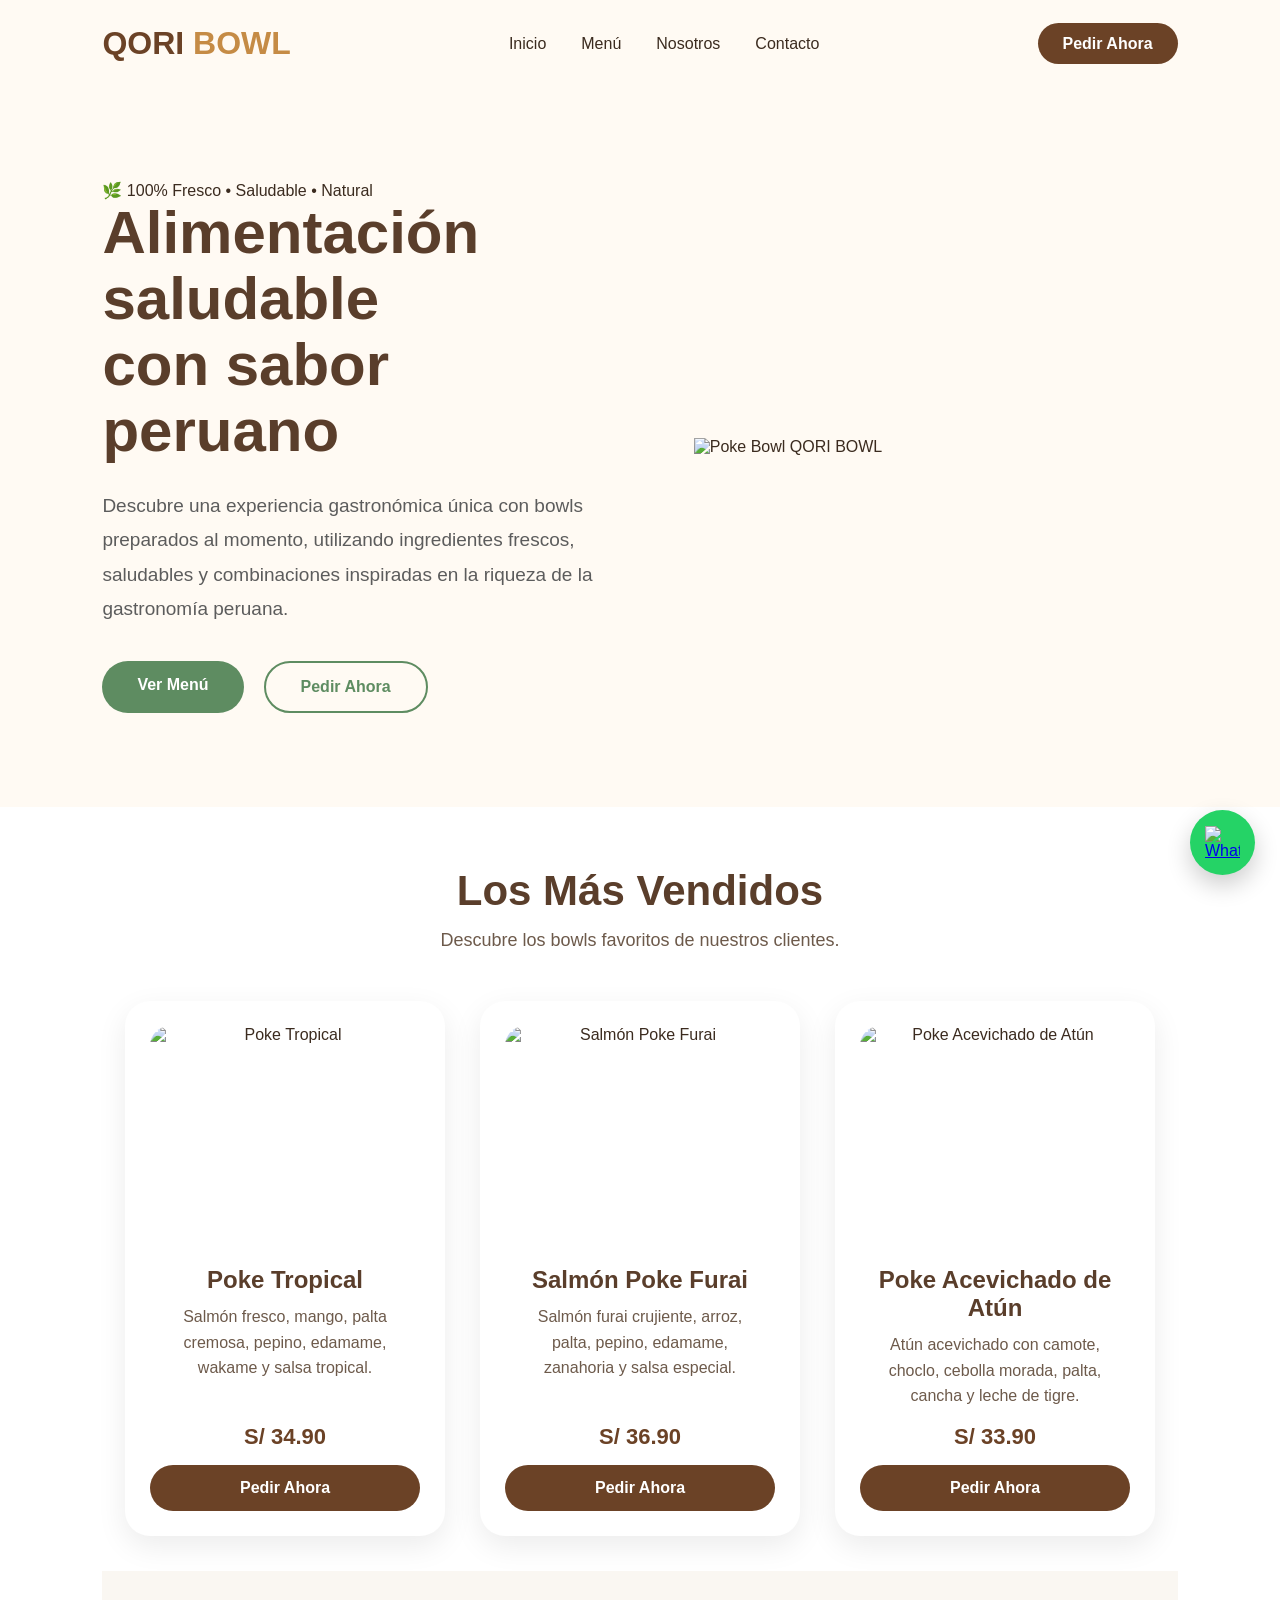
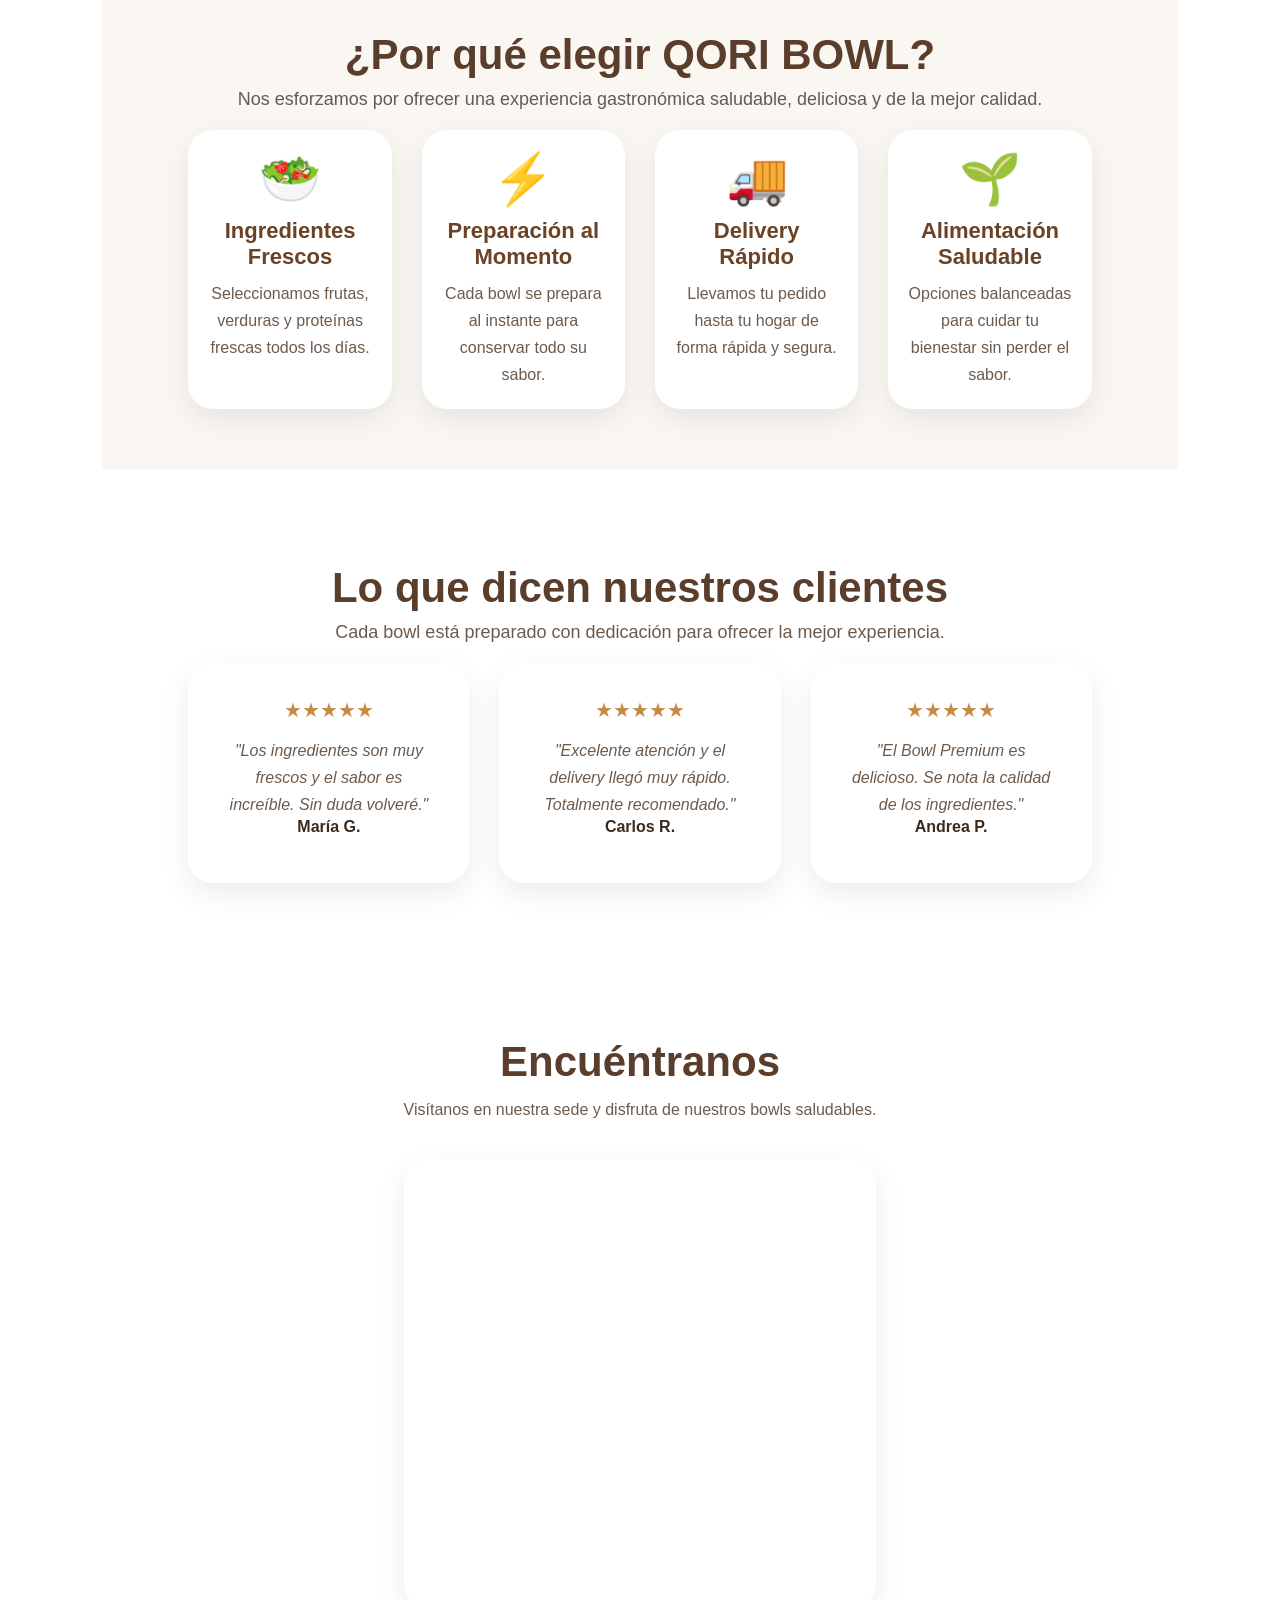
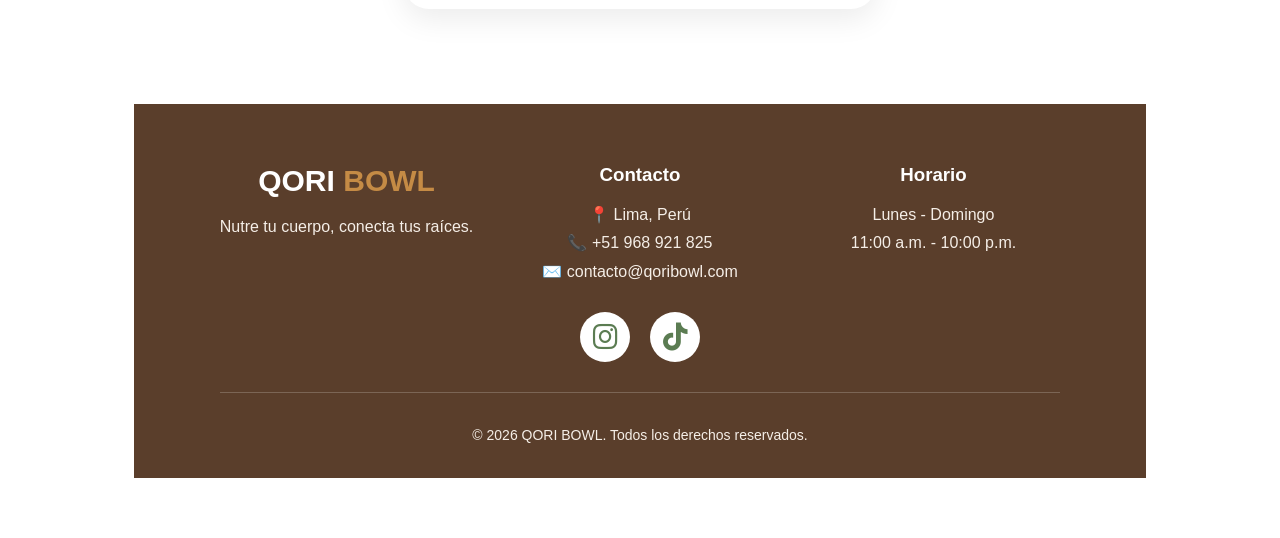
==== index.html @ 628cc22e "Add files via upload" ====
<!DOCTYPE html>
<html lang="es">

<head>

    <meta charset="UTF-8">

    <meta name="viewport" content="width=device-width, initial-scale=1.0">

    <title>QORI BOWL | Nutre tu cuerpo, conecta tus raíces</title>


    <!-- CSS -->

    <link rel="stylesheet" href="css/style.css">


    <!-- ICONOS REDES SOCIALES -->
    <link rel="stylesheet" href="https://cdnjs.cloudflare.com/ajax/libs/font-awesome/6.5.2/css/all.min.css">


</head>


<body>



<!-- ==========================
        ENCABEZADO
=========================== -->


<header>


    <nav class="navbar">



        <!-- LOGO -->

        <div class="logo">

            <a href="index.html">

                <h1>
                    QORI <span>BOWL</span>
                </h1>

            </a>

        </div>





        <!-- MENU -->

        <ul class="menu">


            <li>
                <a href="index.html">
                    Inicio
                </a>
            </li>


            <li>
                <a href="menu.html">
                    Menú
                </a>
            </li>


            <li>
                <a href="nosotros.html">
                    Nosotros
                </a>
            </li>


            <li>
                <a href="contacto.html">
                    Contacto
                </a>
            </li>


        </ul>





        <!-- BOTON WHATSAPP -->

        <div class="boton">


            <a href="https://wa.me/51968921825?text=Hola%20QORI%20BOWL,%20quiero%20realizar%20un%20pedido"
               
               class="btn-pedido"
               
               target="_blank">


                Pedir Ahora


            </a>


        </div>



    </nav>


</header>







<!-- ==========================
        HERO
=========================== -->

<section class="hero">

    <!-- TEXTO -->

    <div class="hero-texto">

        <span class="hero-tag">
            🌿 100% Fresco • Saludable • Natural
        </span>

        <h2>
            Alimentación saludable<br>
            con sabor peruano
        </h2>

        <p>
            Descubre una experiencia gastronómica única con bowls preparados al momento,
            utilizando ingredientes frescos, saludables y combinaciones inspiradas en la
            riqueza de la gastronomía peruana.
        </p>

        <div class="botones">

            <a href="menu.html" class="btn-ver">
                Ver Menú
            </a>

            <a href="https://wa.me/51968921825?text=Hola%20QORI%20BOWL,%20quiero%20hacer%20un%20pedido"
               class="btn-whatsapp"
               target="_blank">

                Pedir Ahora

            </a>

        </div>

    </div>

    <!-- IMAGEN -->

    <div class="hero-imagen">

        <img src="img/poke.png" alt="Poke Bowl QORI BOWL">

    </div>

</section>


<!-- ==========================
     MÁS VENDIDOS
========================== -->
<section class="destacados">

<h2>Los Más Vendidos</h2>

<p>
Descubre los bowls favoritos de nuestros clientes.
</p>

<div class="destacados-grid">
<div class="destacado-card">

    <img src="img/poke.png" alt="Poke Tropical">

    <h3>Poke Tropical</h3>

    <p>
        Salmón fresco, mango, palta cremosa, pepino, edamame, wakame y salsa tropical.
    </p>

    <span>S/ 34.90</span>

    <a href="https://wa.me/51968921825?text=Hola%20QORI%20BOWL,%20quiero%20pedir%20el%20Poke%20Tropical"
       class="btn-ver"
       target="_blank">
        Pedir Ahora
    </a>

</div>


<div class="destacado-card">

    <img src="img/poke.png" alt="Salmón Poke Furai">

    <h3>Salmón Poke Furai</h3>

    <p>
        Salmón furai crujiente, arroz, palta, pepino, edamame, zanahoria y salsa especial.
    </p>

    <span>S/ 36.90</span>

    <a href="https://wa.me/51968921825?text=Hola%20QORI%20BOWL,%20quiero%20pedir%20el%20Salmon%20Poke%20Furai"
       class="btn-ver"
       target="_blank">
        Pedir Ahora
    </a>

</div>


<div class="destacado-card">

    <img src="img/poke.png" alt="Poke Acevichado de Atún">

    <h3>Poke Acevichado de Atún</h3>

    <p>
        Atún acevichado con camote, choclo, cebolla morada, palta, cancha y leche de tigre.
    </p>

    <span>S/ 33.90</span>

    <a href="https://wa.me/51968921825?text=Hola%20QORI%20BOWL,%20quiero%20pedir%20el%20Poke%20Acevichado%20de%20Atun"
       class="btn-ver"
       target="_blank">
        Pedir Ahora
    </a>

</div>
<!-- =====================================
     ¿POR QUÉ ELEGIR QORI BOWL?
====================================== -->

<section class="beneficios">

    <h2>¿Por qué elegir QORI BOWL?</h2>

    <p>
        Nos esforzamos por ofrecer una experiencia gastronómica saludable,
        deliciosa y de la mejor calidad.
    </p>

    <div class="beneficios-grid">

        <div class="beneficio-card">

            <div class="icono">🥗</div>

            <h3>Ingredientes Frescos</h3>

            <p>
                Seleccionamos frutas, verduras y proteínas frescas todos los días.
            </p>

        </div>

        <div class="beneficio-card">

            <div class="icono">⚡</div>

            <h3>Preparación al Momento</h3>

            <p>
                Cada bowl se prepara al instante para conservar todo su sabor.
            </p>

        </div>

        <div class="beneficio-card">

            <div class="icono">🚚</div>

            <h3>Delivery Rápido</h3>

            <p>
                Llevamos tu pedido hasta tu hogar de forma rápida y segura.
            </p>

        </div>

        <div class="beneficio-card">

            <div class="icono">🌱</div>

            <h3>Alimentación Saludable</h3>

            <p>
                Opciones balanceadas para cuidar tu bienestar sin perder el sabor.
            </p>

        </div>

    </div>

</section>
<!-- =====================================
     TESTIMONIOS
====================================== -->

<section class="testimonios">

    <h2>Lo que dicen nuestros clientes</h2>

    <p>
        Cada bowl está preparado con dedicación para ofrecer la mejor experiencia.
    </p>

    <div class="testimonios-grid">

        <div class="testimonio-card">

            <div class="estrellas">★★★★★</div>

            <p>
                "Los ingredientes son muy frescos y el sabor es increíble. Sin duda volveré."
            </p>

            <h4>María G.</h4>

        </div>

        <div class="testimonio-card">

            <div class="estrellas">★★★★★</div>

            <p>
                "Excelente atención y el delivery llegó muy rápido. Totalmente recomendado."
            </p>

            <h4>Carlos R.</h4>

        </div>

        <div class="testimonio-card">

            <div class="estrellas">★★★★★</div>

            <p>
                "El Bowl Premium es delicioso. Se nota la calidad de los ingredientes."
            </p>

            <h4>Andrea P.</h4>

        </div>

    </div>

</section>
<!-- ==========================
     UBICACIÓN
=========================== -->

<section class="ubicacion">

    <h2>Encuéntranos</h2>

    <p>
        Visítanos en nuestra sede y disfruta de nuestros bowls saludables.
    </p>


    <div class="mapa">

        <iframe
            src="https://www.google.com/maps?q=Av.%20del%20Ej%C3%A9rcito%20430,%20Magdalena%20del%20Mar,%20Lima,%20Per%C3%BA&output=embed"
            width="100%"
            height="450"
            style="border:0;"
            allowfullscreen=""
            loading="lazy">
        </iframe>

    </div>


</section>
<!-- FOOTER -->
<footer class="footer">

    <div class="footer-contenido">

        <div class="footer-logo">
            <h2>QORI <span>BOWL</span></h2>
            <p>Nutre tu cuerpo, conecta tus raíces.</p>
        </div>

        <div class="footer-info">
            <h3>Contacto</h3>
            <p>📍 Lima, Perú</p>
            <p>📞 +51 968 921 825</p>
            <p>✉️ contacto@qoribowl.com</p>
        </div>

        <div class="footer-horario">
            <h3>Horario</h3>
            <p>Lunes - Domingo</p>
            <p>11:00 a.m. - 10:00 p.m.</p>
        </div>

    </div>

    <!-- REDES SOCIALES -->
    <div class="redes-sociales">

        <a href="https://www.instagram.com/qoribowl03?utm_source=qr&igsh=ODBjMzR4a255ZzY5" target="_blank">
            <i class="fa-brands fa-instagram"></i>
        </a>

        <a href="https://www.tiktok.com/@qoribkzcye9?_r=1&_t=ZS-98DdOQQnXLZ" target="_blank">
            <i class="fa-brands fa-tiktok"></i>
        </a>

    </div>

    <hr>

    <p class="copyright">
        © 2026 QORI BOWL. Todos los derechos reservados.
    </p>

</footer>


<!-- BOTÓN FLOTANTE DE WHATSAPP -->
<a href="https://wa.me/51968921825?text=Hola%20QORI%20BOWL,%20quiero%20realizar%20un%20pedido"
   class="whatsapp-float"
   target="_blank"
   aria-label="WhatsApp">

    <img src="https://cdn.jsdelivr.net/gh/simple-icons/simple-icons/icons/whatsapp.svg"
         alt="WhatsApp">

</a>


<script src="js/script.js"></script>

</body>
</html>
---- css/style.css ----
/* =====================================
   QORI BOWL - CSS
   Versión consolidada (sin duplicados)
===================================== */


/* RESET */

*{
    margin:0;
    padding:0;
    box-sizing:border-box;
    font-family:"Poppins",Arial,sans-serif;
}

body{
    background:#fffaf3;
    color:#3b2b1f;
}



/* =====================================
   HEADER
===================================== */

header{
    width:100%;
    padding:25px 8%;
}

.navbar{
    display:flex;
    justify-content:space-between;
    align-items:center;
}

/* LOGO */

.logo a{
    text-decoration:none;
}

.logo h1{
    font-size:32px;
    font-weight:800;
    color:#6b4226;
}

.logo span{
    color:#c58b45;
}

/* MENU */

.menu{
    display:flex;
    list-style:none;
    gap:35px;
}

.menu a{
    text-decoration:none;
    color:#3b2b1f;
    font-weight:500;
    transition:.3s;
}

.menu a:hover{
    color:#c58b45;
}

/* BOTON PEDIDO */

.btn-pedido{
    background:#6b4226;
    color:white;
    padding:12px 25px;
    border-radius:30px;
    text-decoration:none;
    font-weight:bold;
}



/* =====================================
   HERO
===================================== */

.hero{
    min-height:80vh;
    display:flex;
    align-items:center;
    justify-content:space-between;
    padding:40px 8%;
    gap:40px;
}

.hero-texto{
    width:50%;
}

.hero-texto h2{
    font-size:60px;
    line-height:1.1;
    color:#5A3E2B;
    margin-bottom:25px;
}

.hero-texto p{
    font-size:19px;
    color:#5C5C5C;
    line-height:1.8;
    max-width:550px;
    margin-bottom:35px;
}

/* BOTONES */

.botones{
    display:flex;
    gap:20px;
}

.btn-ver,
.btn-whatsapp{
    padding:15px 35px;
    border-radius:30px;
    text-decoration:none;
    font-weight:bold;
}

.btn-ver{
    background:#5E8C61;
    color:white;
}

.btn-whatsapp{
    border:2px solid #5E8C61;
    color:#5E8C61;
}

.btn-whatsapp:hover{
    background:#5E8C61;
    color:white;
}

/* IMAGEN HERO */

.hero-imagen{
    width:45%;
    display:flex;
    justify-content:center;
}

.hero-imagen img{
    width:550px;
    max-width:100%;
    object-fit:contain;
    animation:flotar 3s infinite ease-in-out;
}

@keyframes flotar{
    0%{ transform:translateY(0); }
    50%{ transform:translateY(-15px); }
    100%{ transform:translateY(0); }
}



/* =====================================
   MENU (página menu.html)
===================================== */

.menu-section{
    padding:80px 8%;
    text-align:center;
}

.bebidas{
    padding:80px 8%;
    text-align:center;
}

.menu-section h2,
.bebidas h2{
    font-size:42px;
    color:#6b4226;
    margin-bottom:15px;
}

.menu-section>p,
.bebidas>p{
    color:#666;
    font-size:18px;
    margin-bottom:50px;
}

/* TARJETAS DE PRODUCTO (menú y bebidas) */

.cards{
    display:flex;
    justify-content:center;
    align-items:stretch;
    flex-wrap:wrap;
    gap:35px;
}

.card{
    width:320px;
    height:600px;
    background:white;
    border-radius:25px;
    padding:25px;
    box-sizing:border-box;
    box-shadow:0 10px 30px rgba(0,0,0,.08);
    transition:.3s;
    display:flex;
    flex-direction:column;
    justify-content:flex-start;
    text-align:center;
}

.card:hover{
    transform:translateY(-10px);
}

.card img{
    width:100%;
    height:200px;
    object-fit:cover;
    border-radius:20px;
    margin-bottom:20px;
}

.card h3{
    font-size:24px;
    color:#5A3E2B;
    margin:15px 0;
}

.card p{
    color:#6d5a4b;
    line-height:1.6;
    flex:1;
    overflow:hidden;
}

.card span{
    display:block;
    color:#c58b45;
    font-size:22px;
    font-weight:bold;
    margin-bottom:20px;
}

.card button{
    width:100%;
    margin-top:auto;
    flex-shrink:0;
    background:#6b4226;
    color:white;
    border:none;
    padding:14px;
    border-radius:30px;
    font-size:16px;
    cursor:pointer;
}

.card button:hover{
    transform:scale(1.05);
}

/* BOTON "AGREGAR AL CARRITO" */

.btn-carrito{
    width:100%;
    background:#6b4226;
    color:white;
    border:none;
    padding:13px;
    border-radius:30px;
    font-size:16px;
    cursor:pointer;
    transition:.3s;
}

.btn-carrito:hover{
    background:#c58b45;
}



/* =====================================
   NOSOTROS
===================================== */

.nosotros{
    min-height:80vh;
    display:flex;
    align-items:center;
    justify-content:space-between;
    padding:70px 8%;
    gap:50px;
}

.nosotros-texto{
    width:50%;
}

.nosotros-texto h2{
    font-size:45px;
    color:#4b2e1c;
    margin-bottom:25px;
}

.nosotros-texto p{
    font-size:18px;
    color:#6d5a4b;
    line-height:1.8;
    margin-bottom:20px;
}

.nosotros-imagen{
    width:45%;
    display:flex;
    justify-content:center;
}

.nosotros-imagen img{
    width:450px;
    max-width:100%;
    border-radius:30px;
    object-fit:cover;
}



/* =====================================
   CONTACTO
===================================== */

.contacto{
    min-height:80vh;
    padding:80px 8%;
}

/* Contenedor real de las 2 columnas (texto + formulario) */
.contacto-contenido{
    display:flex;
    justify-content:center;
    align-items:flex-start;
    flex-wrap:wrap;
    gap:60px;
}

.contacto-texto{
    width:45%;
}

.contacto-texto h2{
    font-size:45px;
    color:#4b2e1c;
    margin-bottom:20px;
}

.contacto-texto p{
    font-size:18px;
    color:#6d5a4b;
    line-height:1.7;
}

.datos{
    margin:30px 0;
}

.datos p{
    margin-bottom:15px;
}

/* Variante verde WhatsApp (sólida) usada en la página de contacto */
.contacto .btn-whatsapp{
    display:inline-block;
    background:#25D366;
    color:white;
    border:none;
    padding:15px 35px;
    border-radius:30px;
    text-decoration:none;
    font-weight:bold;
}

.contacto .btn-whatsapp:hover{
    background:#1da851;
}

/* FORMULARIO */

.contacto-formulario{
    width:45%;
    background:white;
    padding:35px;
    border-radius:25px;
    box-shadow:0 10px 30px rgba(0,0,0,.08);
}

.contacto-formulario form{
    display:flex;
    flex-direction:column;
    gap:15px;
}

.contacto-formulario input,
.contacto-formulario textarea{
    width:100%;
    padding:15px;
    border-radius:15px;
    border:1px solid #ddd;
    font-size:16px;
}

.contacto-formulario textarea{
    height:130px;
    resize:none;
}

.contacto-formulario button{
    background:#6b4226;
    color:white;
    border:none;
    padding:15px;
    border-radius:30px;
    font-size:16px;
    cursor:pointer;
}

.contacto-formulario button:hover{
    background:#c58b45;
}



/* =====================================
   MAPA (Google Maps embed)
===================================== */

/* Uso como <section> completa (contacto.html) */
section.mapa{
    padding:60px 8%;
    text-align:center;
}

/* Uso como <div> contenedor dentro de .ubicacion (index.html) */
.ubicacion .mapa{
    margin-top:30px;
}

.mapa h2{
    font-size:42px;
    color:#5A3E2B;
    margin-bottom:30px;
}

.mapa iframe{
    width:100%;
    display:block;
    border-radius:25px;
    box-shadow:0 10px 30px rgba(0,0,0,.08);
}



/* =====================================
   LOS MÁS VENDIDOS (index.html)
===================================== */

.destacados{
    padding:60px 8%;
    background:#fff;
    text-align:center;
}

.destacados h2{
    font-size:42px;
    color:#5A3E2B;
    margin-bottom:15px;
}

.destacados>p{
    font-size:18px;
    color:#6d5a4b;
    margin-bottom:50px;
}

.destacados-grid{
    display:flex;
    justify-content:center;
    align-items:stretch;
    flex-wrap:wrap;
    gap:35px;
}

.destacado-card{
    width:320px;
    background:white;
    border-radius:25px;
    padding:25px;
    box-shadow:0 10px 30px rgba(0,0,0,.08);
    display:flex;
    flex-direction:column;
    min-height:520px;
    overflow:hidden;
}

.destacado-card img{
    width:100%;
    height:220px;
    object-fit:cover;
    border-radius:20px;
    display:block;
}

.destacado-card h3{
    color:#5A3E2B;
    font-size:24px;
    margin:20px 0 10px;
}

.destacado-card p{
    color:#6d5a4b;
    line-height:1.6;
    padding:0 20px;
    flex-grow:1;
}

.destacado-card span{
    display:block;
    color:#6b4226;
    font-size:22px;
    font-weight:bold;
    margin:15px 0;
}

.destacado-card .btn-ver{
    display:inline-block;
    background:#6b4226;
    color:white;
    text-decoration:none;
    padding:14px 25px;
    border-radius:30px;
    margin-top:auto;
}



/* =====================================
   ¿POR QUÉ ELEGIR QORI BOWL? (beneficios)
===================================== */

.beneficios{
    padding:60px 8%;
    background:#FAF7F2;
    text-align:center;
}

.beneficios h2{
    font-size:42px;
    color:#5A3E2B;
    margin-bottom:10px;
}

.beneficios>p{
    font-size:18px;
    color:#5C5C5C;
    margin:10px 0 20px;
}

.beneficios-grid{
    display:grid;
    grid-template-columns:repeat(4,1fr);
    gap:30px;
}

.beneficio-card{
    background:white;
    padding:20px;
    border-radius:25px;
    box-shadow:0 10px 30px rgba(0,0,0,.08);
    transition:.3s;
}

.beneficio-card:hover{
    transform:translateY(-10px);
}

.icono{
    font-size:50px;
    margin-bottom:10px;
}

.beneficio-card h3{
    color:#6b4226;
    font-size:22px;
    margin-bottom:10px;
}

.beneficio-card p{
    color:#6d5a4b;
    line-height:1.7;
}



/* =====================================
   TESTIMONIOS
===================================== */

.testimonios{
    padding:60px 8%;
    background:#fff;
    text-align:center;
}

.testimonios h2{
    font-size:42px;
    color:#5A3E2B;
    margin-bottom:10px;
}

.testimonios>p{
    font-size:18px;
    color:#6d5a4b;
    margin:10px 0 20px;
}

.testimonios-grid{
    display:grid;
    grid-template-columns:repeat(3,1fr);
    gap:30px;
}

.testimonio-card{
    background:white;
    padding:35px;
    border-radius:25px;
    box-shadow:0 10px 30px rgba(0,0,0,.08);
    transition:.3s;
    min-height:220px;
}

.testimonio-card:hover{
    transform:translateY(-8px);
}

.testimonio-card img{
    width:80px;
    height:80px;
    border-radius:50%;
    object-fit:cover;
    margin-bottom:20px;
}

.estrellas{
    color:#c58b45;
    font-size:20px;
    margin-bottom:15px;
}

.testimonio-card h3{
    color:#6b4226;
    margin-bottom:10px;
}

.testimonio-card p{
    color:#6d5a4b;
    line-height:1.7;
    font-style:italic;
}



/* =====================================
   UBICACIÓN (mapa en index.html)
===================================== */

.ubicacion{
    padding:60px 8%;
    background:white;
    text-align:center;
}

.ubicacion h2{
    color:#5A3E2B;
    font-size:42px;
    margin-bottom:15px;
}

.ubicacion p{
    color:#6d5a4b;
    margin-bottom:40px;
}



/* =====================================
   FOOTER
===================================== */

.footer{
    background:#5A3E2B;
    color:white;
    padding:60px 8% 30px;
}

.footer-contenido{
    display:grid;
    grid-template-columns:repeat(3,1fr);
    gap:40px;
}

.footer h2,
.footer h3{
    color:white;
}

.footer h2{
    font-size:30px;
}

.footer span{
    color:#c58b45;
}

.footer h3{
    margin-bottom:15px;
}

.footer p{
    color:#f5eee7;
    line-height:1.8;
}

.footer hr{
    margin:30px 0;
    border:none;
    border-top:1px solid rgba(255,255,255,.2);
}

.copyright{
    text-align:center;
    font-size:14px;
    margin-top:25px;
}



/* =====================================
   CARRITO DE COMPRAS (menu.html)
===================================== */

/* ICONO CARRITO */

.carrito-icono button{
    background:#c58b45;
    color:white;
    border:none;
    width:55px;
    height:55px;
    border-radius:50%;
    font-size:22px;
    cursor:pointer;
    transition:.3s;
}

.carrito-icono button:hover{
    background:#6b4226;
    transform:scale(1.1);
}

#contador{
    background:white;
    color:#6b4226;
    border-radius:50%;
    padding:2px 7px;
    font-size:13px;
    font-weight:bold;
}

/* PANEL CARRITO */

.panel-carrito{
    position:fixed;
    top:0;
    right:-400px;
    width:360px;
    height:100vh;
    background:#fffaf3;
    padding:30px;
    box-shadow:-5px 0 25px rgba(0,0,0,.2);
    transition:.4s;
    z-index:9999;
    overflow-y:auto;
}

.panel-carrito.activo{
    right:0;
}

.panel-carrito h2{
    color:#6b4226;
    margin-bottom:25px;
}

/* CERRAR */

.cerrar-carrito{
    position:absolute;
    right:20px;
    top:15px;
    background:none;
    border:none;
    font-size:25px;
    color:#6b4226;
    cursor:pointer;
}

/* PRODUCTOS EN EL CARRITO */

.producto-carrito{
    border-bottom:1px solid #ddd;
    padding:15px 0;
}

.producto-carrito h4{
    color:#6b4226;
    margin-bottom:8px;
}

.producto-carrito p{
    color:#c58b45;
    font-weight:bold;
}

.producto-carrito button{
    background:#6b4226;
    color:white;
    border:none;
    padding:5px 12px;
    border-radius:20px;
    margin:5px;
    cursor:pointer;
}

.producto-carrito button:hover{
    background:#c58b45;
}

#total{
    margin-top:25px;
    color:#4b2e1c;
}

/* Variante verde WhatsApp (checkout del carrito) */
.panel-carrito .btn-whatsapp{
    width:100%;
    margin-top:25px;
    background:#25D366;
    color:white;
    border:none;
    padding:15px;
    border-radius:30px;
    cursor:pointer;
}

.panel-carrito .btn-whatsapp:hover{
    background:#1da851;
}

/* DATOS DEL CLIENTE (checkout) */

.datos-cliente{
    margin-top:20px;
}

.datos-cliente input,
.datos-cliente select{
    width:100%;
    padding:12px;
    margin-bottom:10px;
    border-radius:15px;
    border:1px solid #ddd;
}



/* =====================================
   WHATSAPP FLOTANTE
===================================== */

.whatsapp-float{
    position:fixed;
    bottom:25px;
    right:25px;
    width:65px;
    height:65px;
    background:#25D366;
    border-radius:50%;
    display:flex;
    align-items:center;
    justify-content:center;
    z-index:999;
    box-shadow:0 10px 25px rgba(0,0,0,.2);
}

.whatsapp-float img{
    width:35px;
}



/* =====================================
   RESPONSIVE (celular / tablet)
===================================== */

@media(max-width:900px){

    .navbar{
        flex-direction:column;
        gap:20px;
    }

    .menu{
        flex-direction:column;
        text-align:center;
        gap:20px;
    }

    .hero{
        flex-direction:column;
        text-align:center;
    }

    .hero-texto,
    .hero-imagen{
        width:100%;
    }

    .hero-texto h2{
        font-size:38px;
    }

    .botones{
        justify-content:center;
        flex-wrap:wrap;
    }

    .nosotros{
        flex-direction:column;
        text-align:center;
    }

    .nosotros-texto,
    .nosotros-imagen{
        width:100%;
    }

    .contacto-texto,
    .contacto-formulario{
        width:100%;
    }

    .cards{
        flex-direction:column;
        align-items:center;
    }

    .card{
        width:90%;
    }

    .destacados-grid{
        flex-direction:column;
        align-items:center;
    }

    .destacado-card{
        width:90%;
    }

    .beneficios-grid,
    .testimonios-grid{
        grid-template-columns:1fr;
    }

    .footer-contenido{
        grid-template-columns:1fr;
        text-align:center;
    }

    .panel-carrito{
        width:100%;
    }

}
/* REDES SOCIALES */
.redes-sociales{
    display:flex;
    justify-content:center;
    gap:20px;
    margin:25px 0;
}

.redes-sociales a{
    width:50px;
    height:50px;
    display:flex;
    align-items:center;
    justify-content:center;
    border-radius:50%;
    background:#ffffff;
    color:#5b7c52;
    font-size:28px;
    text-decoration:none;
    transition:0.3s;
}

.redes-sociales a:hover{
    transform:translateY(-5px);
    background:#5b7c52;
    color:white;
}
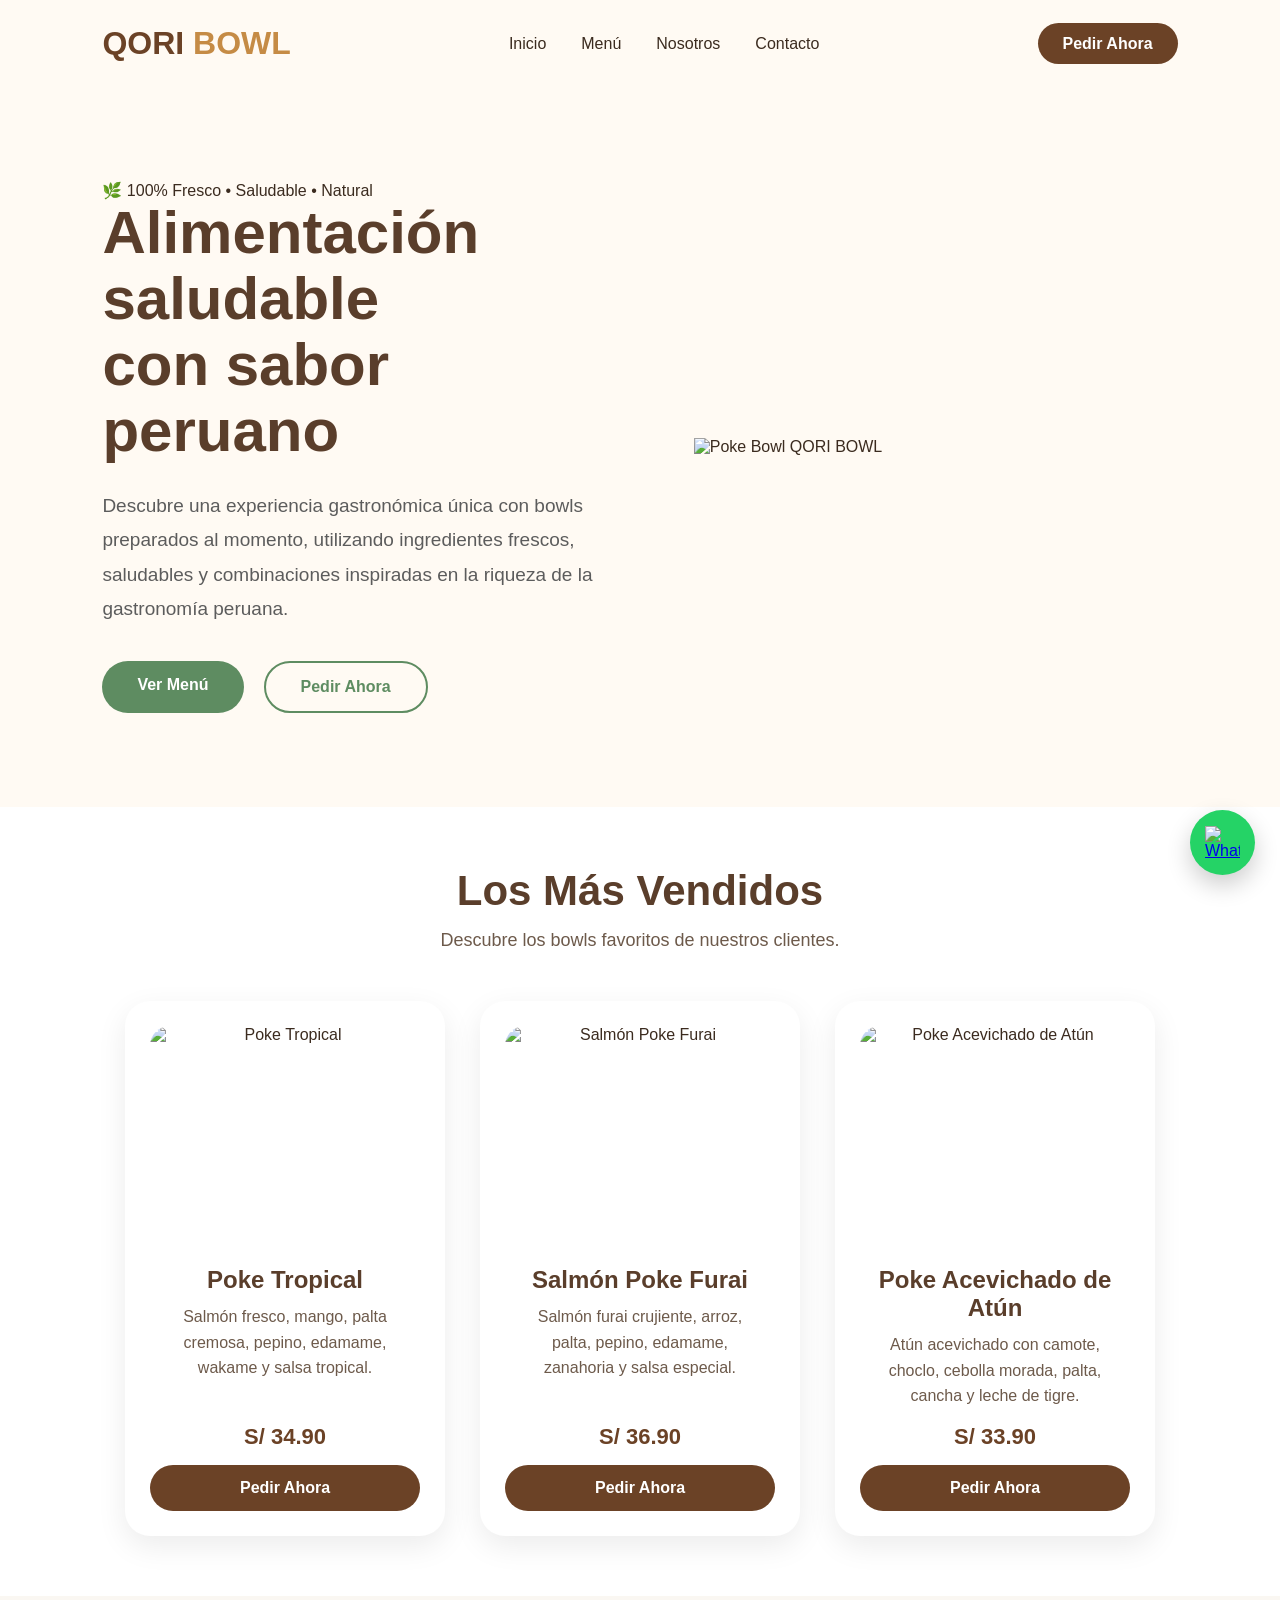
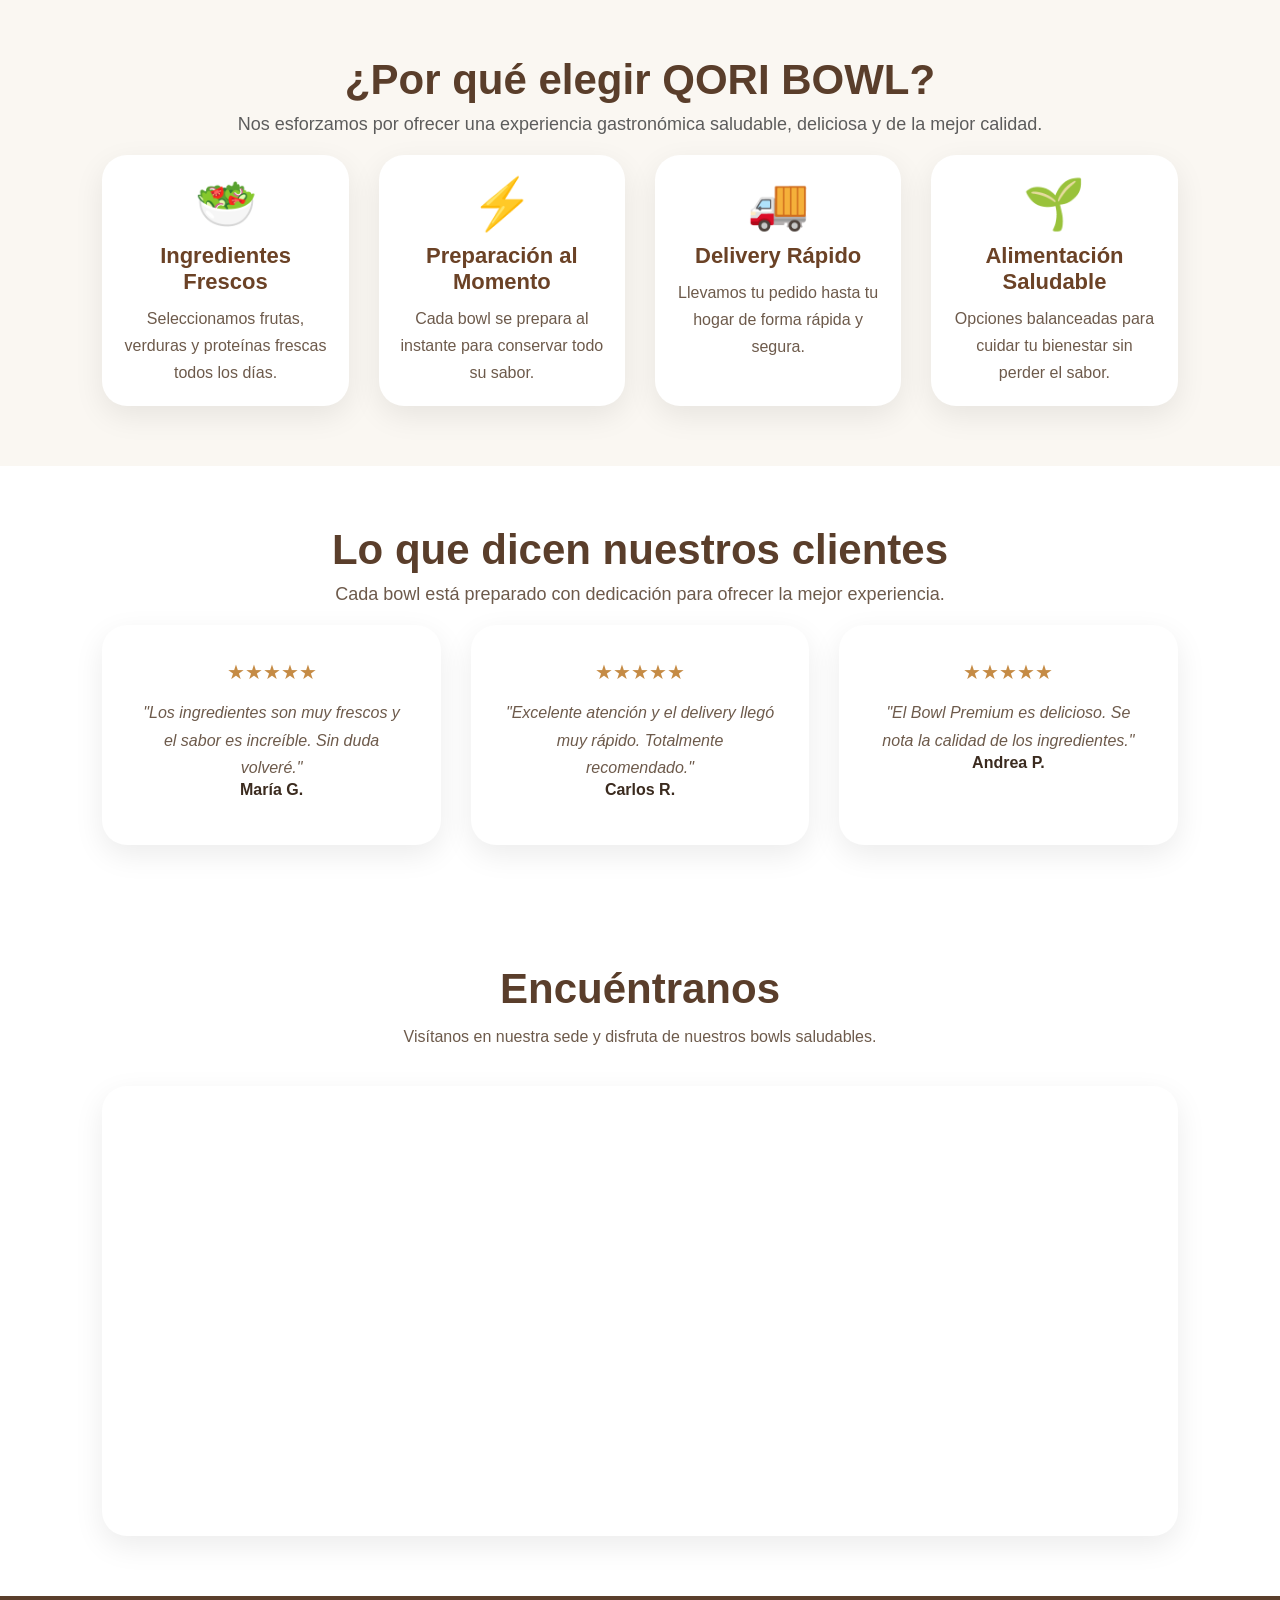
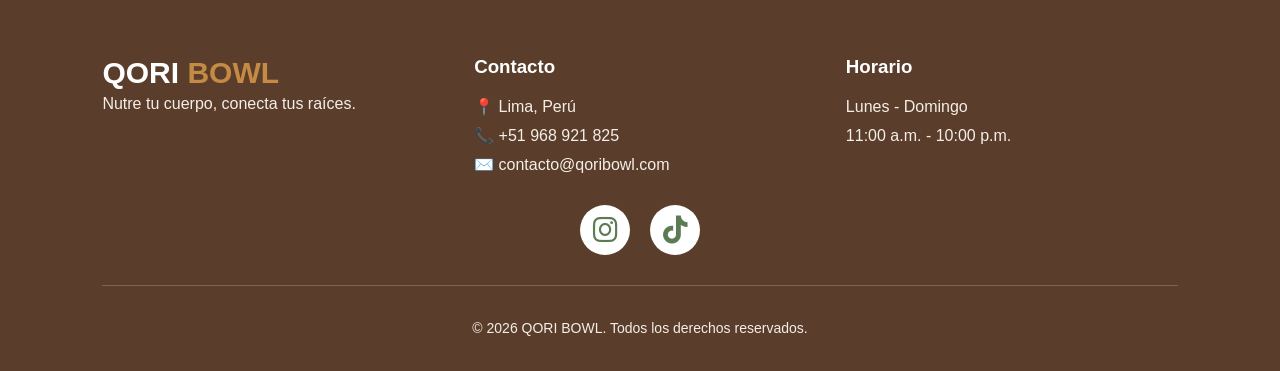
==== commit a97875ad: "Fix image paths and format bowl descriptions Updated image sources and formatted descriptions for fe" ====
--- a/index.html
+++ b/index.html
@@ -1,467 +1,481 @@
-<!DOCTYPE html>
-<html lang="es">
-
-<head>
-
-    <meta charset="UTF-8">
-
-    <meta name="viewport" content="width=device-width, initial-scale=1.0">
-
-    <title>QORI BOWL | Nutre tu cuerpo, conecta tus raíces</title>
-
-
-    <!-- CSS -->
-
-    <link rel="stylesheet" href="css/style.css">
-
-
-    <!-- ICONOS REDES SOCIALES -->
-    <link rel="stylesheet" href="https://cdnjs.cloudflare.com/ajax/libs/font-awesome/6.5.2/css/all.min.css">
-
-
-</head>
-
-
-<body>
-
-
-
-<!-- ==========================
-        ENCABEZADO
-=========================== -->
-
-
-<header>
-
-
-    <nav class="navbar">
-
-
-
-        <!-- LOGO -->
-
-        <div class="logo">
-
-            <a href="index.html">
-
-                <h1>
-                    QORI <span>BOWL</span>
-                </h1>
-
-            </a>
-
-        </div>
-
-
-
-
-
-        <!-- MENU -->
-
-        <ul class="menu">
-
-
-            <li>
-                <a href="index.html">
-                    Inicio
-                </a>
-            </li>
-
-
-            <li>
-                <a href="menu.html">
-                    Menú
-                </a>
-            </li>
-
-
-            <li>
-                <a href="nosotros.html">
-                    Nosotros
-                </a>
-            </li>
-
-
-            <li>
-                <a href="contacto.html">
-                    Contacto
-                </a>
-            </li>
-
-
-        </ul>
-
-
-
-
-
-        <!-- BOTON WHATSAPP -->
-
-        <div class="boton">
-
-
-            <a href="https://wa.me/51968921825?text=Hola%20QORI%20BOWL,%20quiero%20realizar%20un%20pedido"
-               
-               class="btn-pedido"
-               
-               target="_blank">
-
-
-                Pedir Ahora
-
-
-            </a>
-
-
-        </div>
-
-
-
-    </nav>
-
-
-</header>
-
-
-
-
-
-
-
-<!-- ==========================
-        HERO
-=========================== -->
-
-<section class="hero">
-
-    <!-- TEXTO -->
-
-    <div class="hero-texto">
-
-        <span class="hero-tag">
-            🌿 100% Fresco • Saludable • Natural
-        </span>
-
-        <h2>
-            Alimentación saludable<br>
-            con sabor peruano
-        </h2>
-
-        <p>
-            Descubre una experiencia gastronómica única con bowls preparados al momento,
-            utilizando ingredientes frescos, saludables y combinaciones inspiradas en la
-            riqueza de la gastronomía peruana.
-        </p>
-
-        <div class="botones">
-
-            <a href="menu.html" class="btn-ver">
-                Ver Menú
-            </a>
-
-            <a href="https://wa.me/51968921825?text=Hola%20QORI%20BOWL,%20quiero%20hacer%20un%20pedido"
-               class="btn-whatsapp"
-               target="_blank">
-
-                Pedir Ahora
-
-            </a>
-
-        </div>
-
-    </div>
-
-    <!-- IMAGEN -->
-
-    <div class="hero-imagen">
-
-        <img src="img/poke.png" alt="Poke Bowl QORI BOWL">
-
-    </div>
-
-</section>
-
-
-<!-- ==========================
-     MÁS VENDIDOS
-========================== -->
-<section class="destacados">
-
-<h2>Los Más Vendidos</h2>
-
-<p>
-Descubre los bowls favoritos de nuestros clientes.
-</p>
-
-<div class="destacados-grid">
-<div class="destacado-card">
-
-    <img src="img/poke.png" alt="Poke Tropical">
-
-    <h3>Poke Tropical</h3>
-
-    <p>
-        Salmón fresco, mango, palta cremosa, pepino, edamame, wakame y salsa tropical.
-    </p>
-
-    <span>S/ 34.90</span>
-
-    <a href="https://wa.me/51968921825?text=Hola%20QORI%20BOWL,%20quiero%20pedir%20el%20Poke%20Tropical"
-       class="btn-ver"
-       target="_blank">
-        Pedir Ahora
-    </a>
-
-</div>
-
-
-<div class="destacado-card">
-
-    <img src="img/poke.png" alt="Salmón Poke Furai">
-
-    <h3>Salmón Poke Furai</h3>
-
-    <p>
-        Salmón furai crujiente, arroz, palta, pepino, edamame, zanahoria y salsa especial.
-    </p>
-
-    <span>S/ 36.90</span>
-
-    <a href="https://wa.me/51968921825?text=Hola%20QORI%20BOWL,%20quiero%20pedir%20el%20Salmon%20Poke%20Furai"
-       class="btn-ver"
-       target="_blank">
-        Pedir Ahora
-    </a>
-
-</div>
-
-
-<div class="destacado-card">
-
-    <img src="img/poke.png" alt="Poke Acevichado de Atún">
-
-    <h3>Poke Acevichado de Atún</h3>
-
-    <p>
-        Atún acevichado con camote, choclo, cebolla morada, palta, cancha y leche de tigre.
-    </p>
-
-    <span>S/ 33.90</span>
-
-    <a href="https://wa.me/51968921825?text=Hola%20QORI%20BOWL,%20quiero%20pedir%20el%20Poke%20Acevichado%20de%20Atun"
-       class="btn-ver"
-       target="_blank">
-        Pedir Ahora
-    </a>
-
-</div>
-<!-- =====================================
-     ¿POR QUÉ ELEGIR QORI BOWL?
-====================================== -->
-
-<section class="beneficios">
-
-    <h2>¿Por qué elegir QORI BOWL?</h2>
-
-    <p>
-        Nos esforzamos por ofrecer una experiencia gastronómica saludable,
-        deliciosa y de la mejor calidad.
-    </p>
-
-    <div class="beneficios-grid">
-
-        <div class="beneficio-card">
-
-            <div class="icono">🥗</div>
-
-            <h3>Ingredientes Frescos</h3>
-
-            <p>
-                Seleccionamos frutas, verduras y proteínas frescas todos los días.
-            </p>
-
-        </div>
-
-        <div class="beneficio-card">
-
-            <div class="icono">⚡</div>
-
-            <h3>Preparación al Momento</h3>
-
-            <p>
-                Cada bowl se prepara al instante para conservar todo su sabor.
-            </p>
-
-        </div>
-
-        <div class="beneficio-card">
-
-            <div class="icono">🚚</div>
-
-            <h3>Delivery Rápido</h3>
-
-            <p>
-                Llevamos tu pedido hasta tu hogar de forma rápida y segura.
-            </p>
-
-        </div>
-
-        <div class="beneficio-card">
-
-            <div class="icono">🌱</div>
-
-            <h3>Alimentación Saludable</h3>
-
-            <p>
-                Opciones balanceadas para cuidar tu bienestar sin perder el sabor.
-            </p>
-
-        </div>
-
-    </div>
-
-</section>
-<!-- =====================================
-     TESTIMONIOS
-====================================== -->
-
-<section class="testimonios">
-
-    <h2>Lo que dicen nuestros clientes</h2>
-
-    <p>
-        Cada bowl está preparado con dedicación para ofrecer la mejor experiencia.
-    </p>
-
-    <div class="testimonios-grid">
-
-        <div class="testimonio-card">
-
-            <div class="estrellas">★★★★★</div>
-
-            <p>
-                "Los ingredientes son muy frescos y el sabor es increíble. Sin duda volveré."
-            </p>
-
-            <h4>María G.</h4>
-
-        </div>
-
-        <div class="testimonio-card">
-
-            <div class="estrellas">★★★★★</div>
-
-            <p>
-                "Excelente atención y el delivery llegó muy rápido. Totalmente recomendado."
-            </p>
-
-            <h4>Carlos R.</h4>
-
-        </div>
-
-        <div class="testimonio-card">
-
-            <div class="estrellas">★★★★★</div>
-
-            <p>
-                "El Bowl Premium es delicioso. Se nota la calidad de los ingredientes."
-            </p>
-
-            <h4>Andrea P.</h4>
-
-        </div>
-
-    </div>
-
-</section>
-<!-- ==========================
-     UBICACIÓN
-=========================== -->
-
-<section class="ubicacion">
-
-    <h2>Encuéntranos</h2>
-
-    <p>
-        Visítanos en nuestra sede y disfruta de nuestros bowls saludables.
-    </p>
-
-
-    <div class="mapa">
-
-        <iframe
-            src="https://www.google.com/maps?q=Av.%20del%20Ej%C3%A9rcito%20430,%20Magdalena%20del%20Mar,%20Lima,%20Per%C3%BA&output=embed"
-            width="100%"
-            height="450"
-            style="border:0;"
-            allowfullscreen=""
-            loading="lazy">
-        </iframe>
-
-    </div>
-
-
-</section>
-<!-- FOOTER -->
-<footer class="footer">
-
-    <div class="footer-contenido">
-
-        <div class="footer-logo">
-            <h2>QORI <span>BOWL</span></h2>
-            <p>Nutre tu cuerpo, conecta tus raíces.</p>
-        </div>
-
-        <div class="footer-info">
-            <h3>Contacto</h3>
-            <p>📍 Lima, Perú</p>
-            <p>📞 +51 968 921 825</p>
-            <p>✉️ contacto@qoribowl.com</p>
-        </div>
-
-        <div class="footer-horario">
-            <h3>Horario</h3>
-            <p>Lunes - Domingo</p>
-            <p>11:00 a.m. - 10:00 p.m.</p>
-        </div>
-
-    </div>
-
-    <!-- REDES SOCIALES -->
-    <div class="redes-sociales">
-
-        <a href="https://www.instagram.com/qoribowl03?utm_source=qr&igsh=ODBjMzR4a255ZzY5" target="_blank">
-            <i class="fa-brands fa-instagram"></i>
-        </a>
-
-        <a href="https://www.tiktok.com/@qoribkzcye9?_r=1&_t=ZS-98DdOQQnXLZ" target="_blank">
-            <i class="fa-brands fa-tiktok"></i>
-        </a>
-
-    </div>
-
-    <hr>
-
-    <p class="copyright">
-        © 2026 QORI BOWL. Todos los derechos reservados.
-    </p>
-
-</footer>
-
-
-<!-- BOTÓN FLOTANTE DE WHATSAPP -->
-<a href="https://wa.me/51968921825?text=Hola%20QORI%20BOWL,%20quiero%20realizar%20un%20pedido"
-   class="whatsapp-float"
-   target="_blank"
-   aria-label="WhatsApp">
-
-    <img src="https://cdn.jsdelivr.net/gh/simple-icons/simple-icons/icons/whatsapp.svg"
-         alt="WhatsApp">
-
-</a>
-
-
-<script src="js/script.js"></script>
-
-</body>
-</html>+<!DOCTYPE html>
+<html lang="es">
+
+<head>
+
+    <meta charset="UTF-8">
+
+    <meta name="viewport" content="width=device-width, initial-scale=1.0">
+
+    <title>QORI BOWL | Nutre tu cuerpo, conecta tus raíces</title>
+
+
+    <!-- CSS -->
+
+    <link rel="stylesheet" href="css/style.css">
+
+
+    <!-- ICONOS REDES SOCIALES -->
+    <link rel="stylesheet" href="https://cdnjs.cloudflare.com/ajax/libs/font-awesome/6.5.2/css/all.min.css">
+
+
+</head>
+
+
+<body>
+
+
+
+<!-- ==========================
+        ENCABEZADO
+=========================== -->
+
+
+<header>
+
+
+    <nav class="navbar">
+
+
+
+        <!-- LOGO -->
+
+        <div class="logo">
+
+            <a href="index.html">
+
+                <h1>
+                    QORI <span>BOWL</span>
+                </h1>
+
+            </a>
+
+        </div>
+
+
+
+
+
+        <!-- MENU -->
+
+        <ul class="menu">
+
+
+            <li>
+                <a href="index.html">
+                    Inicio
+                </a>
+            </li>
+
+
+            <li>
+                <a href="menu.html">
+                    Menú
+                </a>
+            </li>
+
+
+            <li>
+                <a href="nosotros.html">
+                    Nosotros
+                </a>
+            </li>
+
+
+            <li>
+                <a href="contacto.html">
+                    Contacto
+                </a>
+            </li>
+
+
+        </ul>
+
+
+
+
+
+        <!-- BOTON WHATSAPP -->
+
+        <div class="boton">
+
+
+            <a href="https://wa.me/51968921825?text=Hola%20QORI%20BOWL,%20quiero%20realizar%20un%20pedido"
+               
+               class="btn-pedido"
+               
+               target="_blank">
+
+
+                Pedir Ahora
+
+
+            </a>
+
+
+        </div>
+
+
+
+    </nav>
+
+
+</header>
+
+
+
+
+
+
+
+<!-- ==========================
+        HERO
+=========================== -->
+
+<section class="hero">
+
+    <!-- TEXTO -->
+
+    <div class="hero-texto">
+
+        <span class="hero-tag">
+            🌿 100% Fresco • Saludable • Natural
+        </span>
+
+        <h2>
+            Alimentación saludable<br>
+            con sabor peruano
+        </h2>
+
+        <p>
+            Descubre una experiencia gastronómica única con bowls preparados al momento,
+            utilizando ingredientes frescos, saludables y combinaciones inspiradas en la
+            riqueza de la gastronomía peruana.
+        </p>
+
+        <div class="botones">
+
+            <a href="menu.html" class="btn-ver">
+                Ver Menú
+            </a>
+
+            <a href="https://wa.me/51968921825?text=Hola%20QORI%20BOWL,%20quiero%20hacer%20un%20pedido"
+               class="btn-whatsapp"
+               target="_blank">
+
+                Pedir Ahora
+
+            </a>
+
+        </div>
+
+    </div>
+
+    <!-- IMAGEN -->
+
+    <div class="hero-imagen">
+
+        <img src="img/poke.png" alt="Poke Bowl QORI BOWL">
+
+    </div>
+
+</section>
+
+
+<!-- ==========================
+     MÁS VENDIDOS
+========================== -->
+
+<section class="destacados">
+
+<h2>Los Más Vendidos</h2>
+
+<p>
+Descubre los bowls favoritos de nuestros clientes.
+</p>
+
+
+<div class="destacados-grid">
+
+
+<div class="destacado-card">
+
+    <img src="img/platos/poke-tropical.jpeg" alt="Poke Tropical">
+
+    <h3>Poke Tropical</h3>
+
+    <p>
+        Salmón fresco, mango, palta cremosa, pepino,
+        edamame, wakame y salsa tropical.
+    </p>
+
+    <span>S/ 34.90</span>
+
+    <a href="https://wa.me/51968921825?text=Hola%20QORI%20BOWL,%20quiero%20pedir%20el%20Poke%20Tropical"
+       class="btn-ver"
+       target="_blank">
+        Pedir Ahora
+    </a>
+
+</div>
+
+
+
+<div class="destacado-card">
+
+    <img src="img/platos/salmon-poke-furai.jpeg" alt="Salmón Poke Furai">
+
+    <h3>Salmón Poke Furai</h3>
+
+    <p>
+        Salmón furai crujiente, arroz, palta, pepino,
+        edamame, zanahoria y salsa especial.
+    </p>
+
+    <span>S/ 36.90</span>
+
+    <a href="https://wa.me/51968921825?text=Hola%20QORI%20BOWL,%20quiero%20pedir%20el%20Salmon%20Poke%20Furai"
+       class="btn-ver"
+       target="_blank">
+        Pedir Ahora
+    </a>
+
+</div>
+
+
+
+<div class="destacado-card">
+
+    <img src="img/platos/poke-acevichado-atun.jpeg" alt="Poke Acevichado de Atún">
+
+    <h3>Poke Acevichado de Atún</h3>
+
+    <p>
+        Atún acevichado con camote, choclo,
+        cebolla morada, palta, cancha y leche de tigre.
+    </p>
+
+    <span>S/ 33.90</span>
+
+    <a href="https://wa.me/51968921825?text=Hola%20QORI%20BOWL,%20quiero%20pedir%20el%20Poke%20Acevichado%20de%20Atun"
+       class="btn-ver"
+       target="_blank">
+        Pedir Ahora
+    </a>
+
+</div>
+
+
+</div>
+
+</section>
+<!-- =====================================
+     ¿POR QUÉ ELEGIR QORI BOWL?
+====================================== -->
+
+<section class="beneficios">
+
+    <h2>¿Por qué elegir QORI BOWL?</h2>
+
+    <p>
+        Nos esforzamos por ofrecer una experiencia gastronómica saludable,
+        deliciosa y de la mejor calidad.
+    </p>
+
+    <div class="beneficios-grid">
+
+        <div class="beneficio-card">
+
+            <div class="icono">🥗</div>
+
+            <h3>Ingredientes Frescos</h3>
+
+            <p>
+                Seleccionamos frutas, verduras y proteínas frescas todos los días.
+            </p>
+
+        </div>
+
+        <div class="beneficio-card">
+
+            <div class="icono">⚡</div>
+
+            <h3>Preparación al Momento</h3>
+
+            <p>
+                Cada bowl se prepara al instante para conservar todo su sabor.
+            </p>
+
+        </div>
+
+        <div class="beneficio-card">
+
+            <div class="icono">🚚</div>
+
+            <h3>Delivery Rápido</h3>
+
+            <p>
+                Llevamos tu pedido hasta tu hogar de forma rápida y segura.
+            </p>
+
+        </div>
+
+        <div class="beneficio-card">
+
+            <div class="icono">🌱</div>
+
+            <h3>Alimentación Saludable</h3>
+
+            <p>
+                Opciones balanceadas para cuidar tu bienestar sin perder el sabor.
+            </p>
+
+        </div>
+
+    </div>
+
+</section>
+<!-- =====================================
+     TESTIMONIOS
+====================================== -->
+
+<section class="testimonios">
+
+    <h2>Lo que dicen nuestros clientes</h2>
+
+    <p>
+        Cada bowl está preparado con dedicación para ofrecer la mejor experiencia.
+    </p>
+
+    <div class="testimonios-grid">
+
+        <div class="testimonio-card">
+
+            <div class="estrellas">★★★★★</div>
+
+            <p>
+                "Los ingredientes son muy frescos y el sabor es increíble. Sin duda volveré."
+            </p>
+
+            <h4>María G.</h4>
+
+        </div>
+
+        <div class="testimonio-card">
+
+            <div class="estrellas">★★★★★</div>
+
+            <p>
+                "Excelente atención y el delivery llegó muy rápido. Totalmente recomendado."
+            </p>
+
+            <h4>Carlos R.</h4>
+
+        </div>
+
+        <div class="testimonio-card">
+
+            <div class="estrellas">★★★★★</div>
+
+            <p>
+                "El Bowl Premium es delicioso. Se nota la calidad de los ingredientes."
+            </p>
+
+            <h4>Andrea P.</h4>
+
+        </div>
+
+    </div>
+
+</section>
+<!-- ==========================
+     UBICACIÓN
+=========================== -->
+
+<section class="ubicacion">
+
+    <h2>Encuéntranos</h2>
+
+    <p>
+        Visítanos en nuestra sede y disfruta de nuestros bowls saludables.
+    </p>
+
+
+    <div class="mapa">
+
+        <iframe
+            src="https://www.google.com/maps?q=Av.%20del%20Ej%C3%A9rcito%20430,%20Magdalena%20del%20Mar,%20Lima,%20Per%C3%BA&output=embed"
+            width="100%"
+            height="450"
+            style="border:0;"
+            allowfullscreen=""
+            loading="lazy">
+        </iframe>
+
+    </div>
+
+
+</section>
+<!-- FOOTER -->
+<footer class="footer">
+
+    <div class="footer-contenido">
+
+        <div class="footer-logo">
+            <h2>QORI <span>BOWL</span></h2>
+            <p>Nutre tu cuerpo, conecta tus raíces.</p>
+        </div>
+
+        <div class="footer-info">
+            <h3>Contacto</h3>
+            <p>📍 Lima, Perú</p>
+            <p>📞 +51 968 921 825</p>
+            <p>✉️ contacto@qoribowl.com</p>
+        </div>
+
+        <div class="footer-horario">
+            <h3>Horario</h3>
+            <p>Lunes - Domingo</p>
+            <p>11:00 a.m. - 10:00 p.m.</p>
+        </div>
+
+    </div>
+
+    <!-- REDES SOCIALES -->
+    <div class="redes-sociales">
+
+        <a href="https://www.instagram.com/qoribowl03?utm_source=qr&igsh=ODBjMzR4a255ZzY5" target="_blank">
+            <i class="fa-brands fa-instagram"></i>
+        </a>
+
+        <a href="https://www.tiktok.com/@qoribkzcye9?_r=1&_t=ZS-98DdOQQnXLZ" target="_blank">
+            <i class="fa-brands fa-tiktok"></i>
+        </a>
+
+    </div>
+
+    <hr>
+
+    <p class="copyright">
+        © 2026 QORI BOWL. Todos los derechos reservados.
+    </p>
+
+</footer>
+
+
+<!-- BOTÓN FLOTANTE DE WHATSAPP -->
+<a href="https://wa.me/51968921825?text=Hola%20QORI%20BOWL,%20quiero%20realizar%20un%20pedido"
+   class="whatsapp-float"
+   target="_blank"
+   aria-label="WhatsApp">
+
+    <img src="https://cdn.jsdelivr.net/gh/simple-icons/simple-icons/icons/whatsapp.svg"
+         alt="WhatsApp">
+
+</a>
+
+
+<script src="js/script.js"></script>
+
+</body>
+</html>
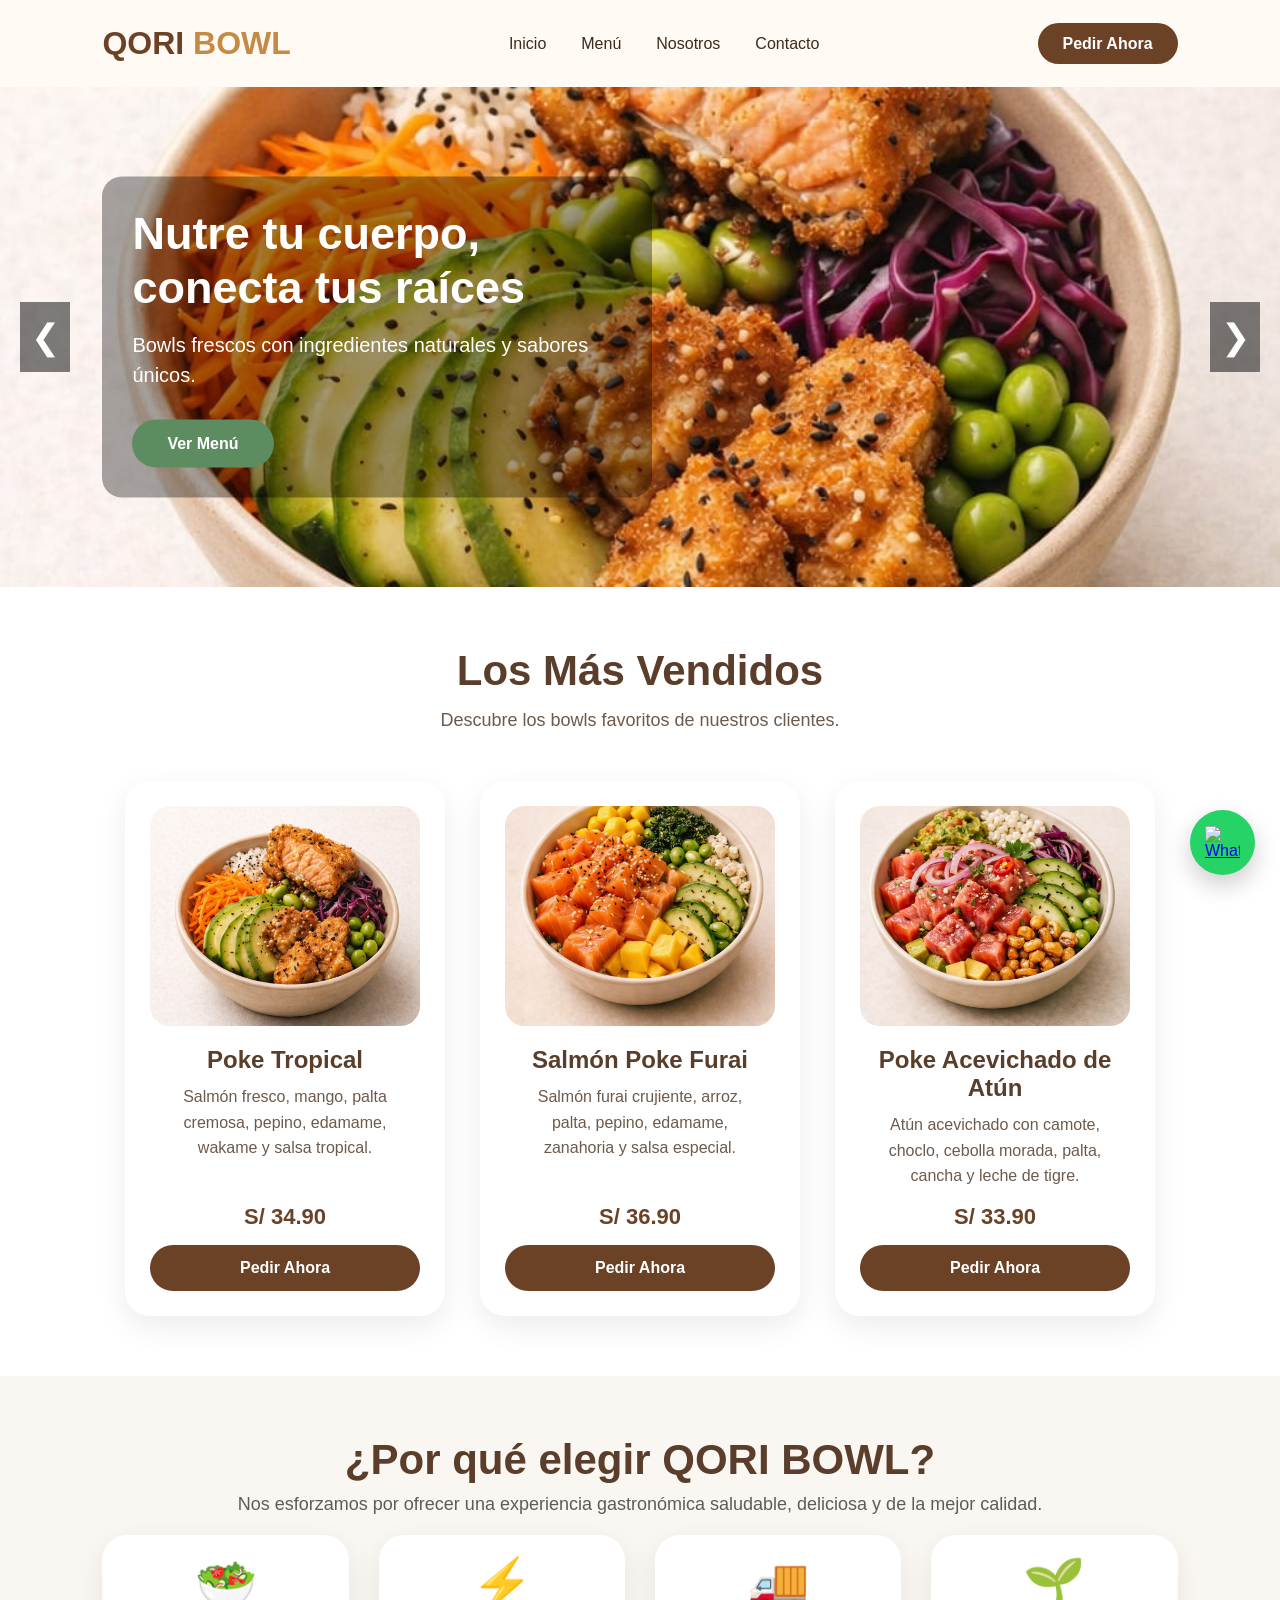
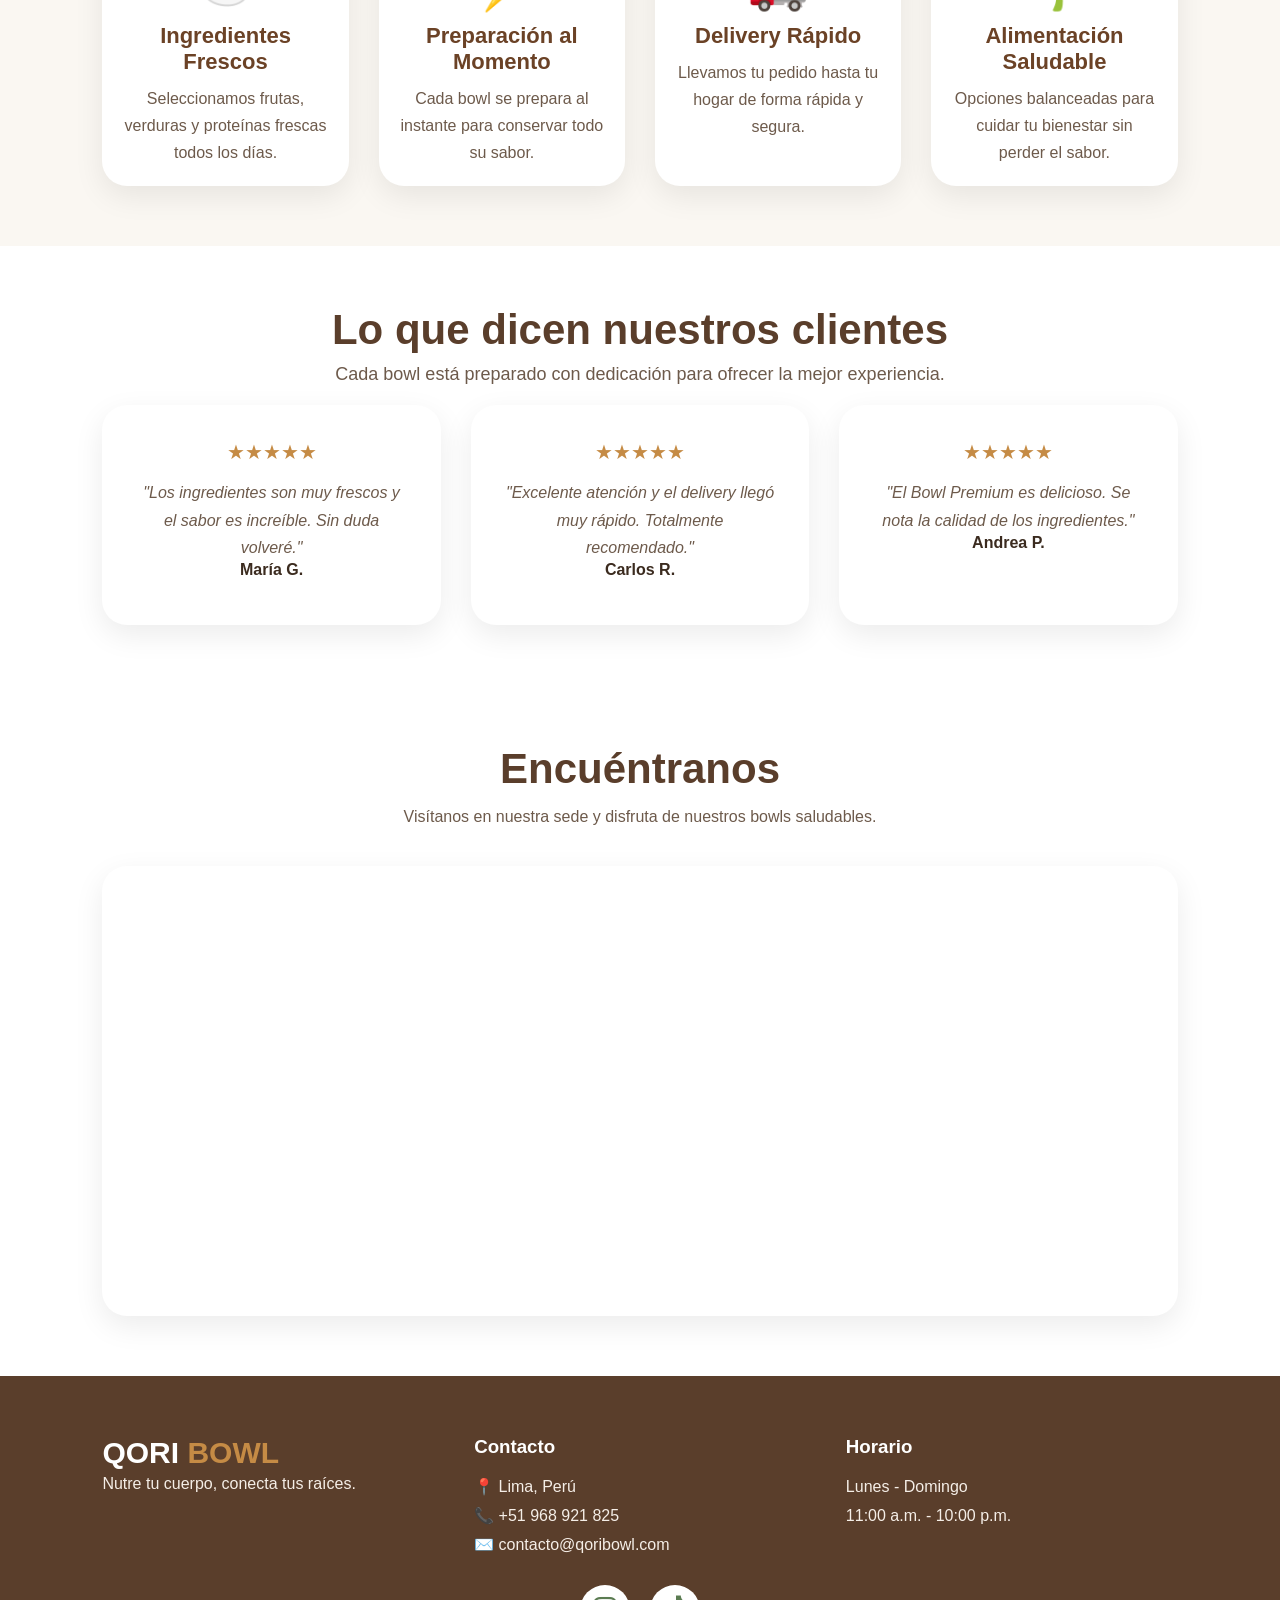
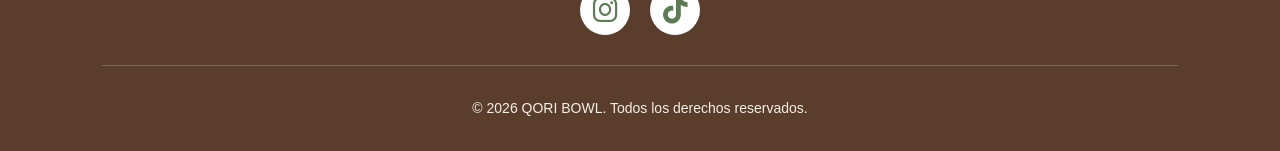
==== commit ebe82633: "Implement main carousel and update WhatsApp button Added a carousel section with multiple slides sho" ====
--- a/index.html
+++ b/index.html
@@ -121,63 +121,97 @@
 
 
 </header>
-
-
-
-
-
-
-
-<!-- ==========================
-        HERO
-=========================== -->
-
-<section class="hero">
-
-    <!-- TEXTO -->
-
-    <div class="hero-texto">
-
-        <span class="hero-tag">
-            🌿 100% Fresco • Saludable • Natural
-        </span>
-
-        <h2>
-            Alimentación saludable<br>
-            con sabor peruano
-        </h2>
-
-        <p>
-            Descubre una experiencia gastronómica única con bowls preparados al momento,
-            utilizando ingredientes frescos, saludables y combinaciones inspiradas en la
-            riqueza de la gastronomía peruana.
-        </p>
-
-        <div class="botones">
+<!-- ==========================
+     CARRUSEL PRINCIPAL
+========================== -->
+
+<section class="carrusel">
+
+    <div class="slide activo">
+
+        <img src="img/platos/poke-tropical.jpeg" 
+             alt="Poke Tropical">
+
+        <div class="texto-slide">
+
+            <h2>
+                Nutre tu cuerpo,
+                conecta tus raíces
+            </h2>
+
+            <p>
+                Bowls frescos con ingredientes
+                naturales y sabores únicos.
+            </p>
 
             <a href="menu.html" class="btn-ver">
                 Ver Menú
             </a>
 
-            <a href="https://wa.me/51968921825?text=Hola%20QORI%20BOWL,%20quiero%20hacer%20un%20pedido"
-               class="btn-whatsapp"
-               target="_blank">
-
+        </div>
+
+    </div>
+
+
+
+    <div class="slide">
+
+        <img src="img/platos/salmon-poke-furai.jpeg" 
+             alt="Salmón Poke Furai">
+
+        <div class="texto-slide">
+
+            <h2>
+                Sabor premium en cada bowl
+            </h2>
+
+            <p>
+                Ingredientes seleccionados
+                para una experiencia diferente.
+            </p>
+
+            <a href="menu.html" class="btn-ver">
                 Pedir Ahora
-
             </a>
 
         </div>
 
     </div>
 
-    <!-- IMAGEN -->
-
-    <div class="hero-imagen">
-
-        <img src="img/poke.png" alt="Poke Bowl QORI BOWL">
-
-    </div>
+
+
+    <div class="slide">
+
+        <img src="img/platos/poke-charapa-vegano.jpeg" 
+             alt="Poke Charapa Vegano">
+
+        <div class="texto-slide">
+
+            <h2>
+                Opciones saludables para todos
+            </h2>
+
+            <p>
+                Frescura, equilibrio y mucho sabor.
+            </p>
+
+            <a href="menu.html" class="btn-ver">
+                Conocer Menú
+            </a>
+
+        </div>
+
+    </div>
+
+
+    <button class="prev" onclick="cambiarSlide(-1)">
+        ❮
+    </button>
+
+    <button class="next" onclick="cambiarSlide(1)">
+        ❯
+    </button>
+
 
 </section>
 
@@ -463,10 +497,14 @@
 </footer>
 
 
-<!-- BOTÓN FLOTANTE DE WHATSAPP -->
+<!-- ==========================
+     BOTÓN FLOTANTE DE WHATSAPP
+=========================== -->
+
 <a href="https://wa.me/51968921825?text=Hola%20QORI%20BOWL,%20quiero%20realizar%20un%20pedido"
    class="whatsapp-float"
    target="_blank"
+   rel="noopener noreferrer"
    aria-label="WhatsApp">
 
     <img src="https://cdn.jsdelivr.net/gh/simple-icons/simple-icons/icons/whatsapp.svg"
@@ -475,6 +513,70 @@
 </a>
 
 
+<!-- ==========================
+     CARRUSEL - JAVASCRIPT
+=========================== -->
+
+<script>
+
+document.addEventListener("DOMContentLoaded", function () {
+
+    let slideActual = 0;
+
+    const slides = document.querySelectorAll(".slide");
+
+    // Verificar que existan slides
+    if (slides.length === 0) {
+        return;
+    }
+
+    function mostrarSlide() {
+
+        slides.forEach(function (slide) {
+            slide.classList.remove("activo");
+        });
+
+        slides[slideActual].classList.add("activo");
+
+    }
+
+    function cambiarSlide(valor) {
+
+        slideActual += valor;
+
+        if (slideActual >= slides.length) {
+            slideActual = 0;
+        }
+
+        if (slideActual < 0) {
+            slideActual = slides.length - 1;
+        }
+
+        mostrarSlide();
+
+    }
+
+    // Hacer la función disponible para los botones
+    // ❮ y ❯ del carrusel
+    window.cambiarSlide = cambiarSlide;
+
+    // Mostrar la primera imagen
+    mostrarSlide();
+
+    // Cambiar automáticamente cada 5 segundos
+    setInterval(function () {
+        cambiarSlide(1);
+    }, 5000);
+
+});
+
+</script>
+
+
+<!-- ==========================
+     JAVASCRIPT PRINCIPAL
+=========================== -->
+
 <script src="js/script.js"></script>
 
 </body>
--- a/css/style.css
+++ b/css/style.css
@@ -1028,4 +1028,181 @@
     transform:translateY(-5px);
     background:#5b7c52;
     color:white;
-}+}
+/* ==========================
+   CARRUSEL QORI BOWL
+========================== */
+
+.carrusel {
+    position: relative;
+    width: 100%;
+    height: 500px;
+    overflow: hidden;
+}
+
+.slide {
+    display: none;
+    position: relative;
+    width: 100%;
+    height: 100%;
+}
+
+.slide.activo {
+    display: block;
+}
+
+.slide img {
+    width: 100%;
+    height: 100%;
+    object-fit: cover;
+    display: block;
+}
+
+
+/* ==========================
+   TEXTO DEL CARRUSEL
+========================== */
+
+.texto-slide {
+    position: absolute;
+    top: 50%;
+    left: 8%;
+    transform: translateY(-50%);
+
+    width: 550px;
+    max-width: 45%;
+
+    color: white;
+    background: rgba(0, 0, 0, 0.35);
+
+    padding: 30px;
+    border-radius: 20px;
+
+    z-index: 10;
+}
+
+.texto-slide h2 {
+    font-size: 45px;
+    line-height: 1.2;
+    margin: 0 0 15px 0;
+}
+
+.texto-slide p {
+    font-size: 20px;
+    line-height: 1.5;
+    margin: 0 0 20px 0;
+}
+
+
+/* ==========================
+   BOTÓN VER MENÚ
+========================== */
+
+.texto-slide .btn-ver {
+    display: inline-block;
+
+    margin-top: 10px;
+
+    padding: 15px 35px;
+
+    background: #5E8C61;
+    color: white;
+
+    border-radius: 30px;
+
+    text-decoration: none;
+    font-weight: bold;
+
+    position: relative;
+    z-index: 20;
+
+    cursor: pointer;
+}
+
+.texto-slide .btn-ver:hover {
+    background: #4b754e;
+}
+
+
+/* ==========================
+   FLECHAS
+========================== */
+
+.prev,
+.next {
+    position: absolute;
+
+    top: 50%;
+    transform: translateY(-50%);
+
+    z-index: 30;
+
+    background: rgba(0, 0, 0, 0.5);
+    color: white;
+
+    border: none;
+
+    width: 50px;
+    height: 70px;
+
+    font-size: 35px;
+
+    cursor: pointer;
+
+    display: flex;
+    align-items: center;
+    justify-content: center;
+}
+
+.prev {
+    left: 20px;
+}
+
+.next {
+    right: 20px;
+}
+
+.prev:hover,
+.next:hover {
+    background: rgba(0, 0, 0, 0.7);
+}
+
+
+/* ==========================
+   CARRUSEL EN CELULAR
+========================== */
+
+@media (max-width: 900px) {
+
+    .carrusel {
+        height: 450px;
+    }
+
+    .texto-slide {
+        left: 5%;
+        width: 90%;
+        max-width: 90%;
+        padding: 20px;
+    }
+
+    .texto-slide h2 {
+        font-size: 32px;
+    }
+
+    .texto-slide p {
+        font-size: 17px;
+    }
+
+    .texto-slide .btn-ver {
+        margin-top: 10px;
+        padding: 12px 25px;
+    }
+
+    .prev,
+    .next {
+        width: 40px;
+        height: 55px;
+        font-size: 28px;
+    }
+
+}
